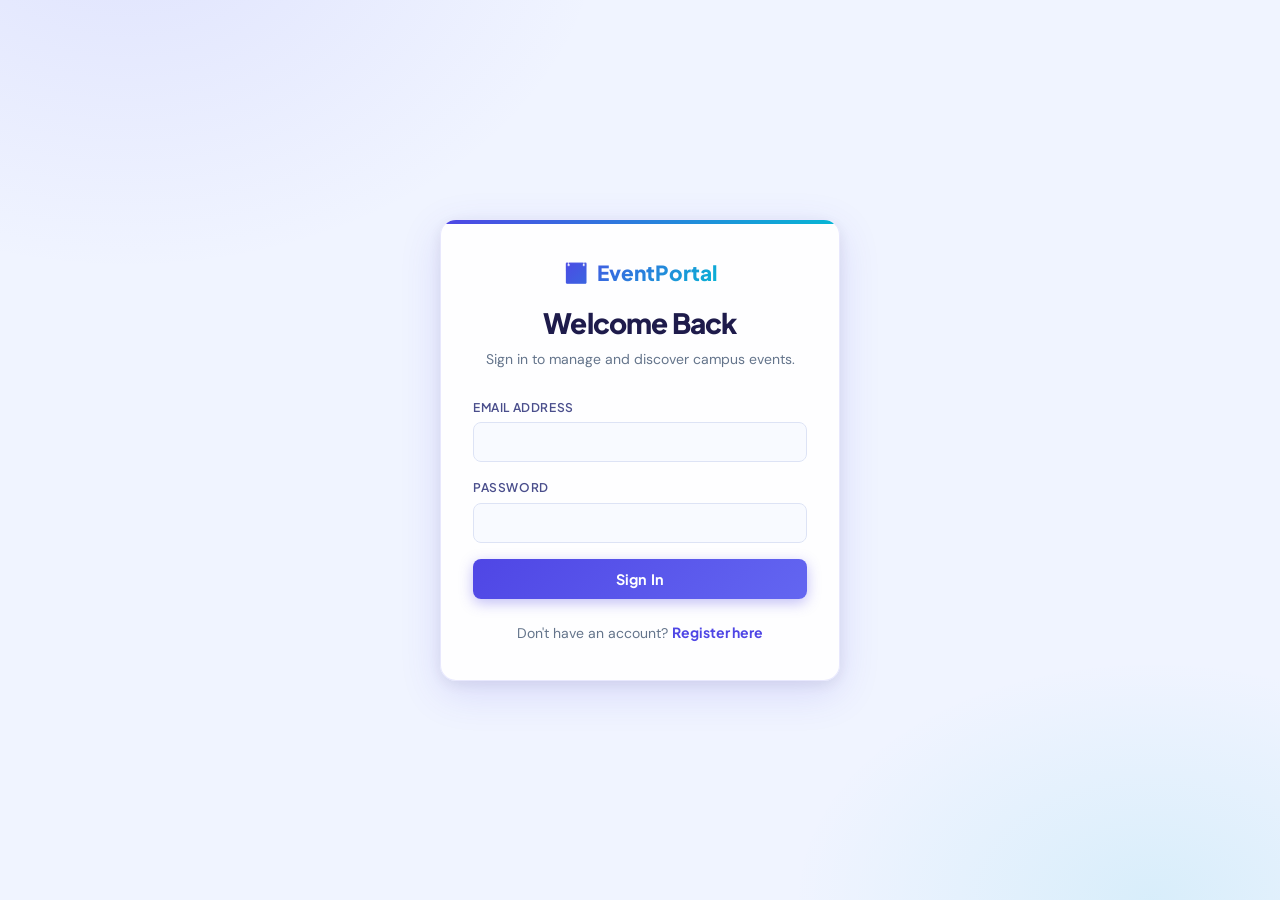
==== frontend/login.html @ c3a2f9ce "first commit" ====
<!DOCTYPE html>
<html lang="en">
<head>
    <meta charset="UTF-8">
    <meta name="viewport" content="width=device-width, initial-scale=1.0">
    <title>Login - Campus Events Portal</title>
    <link rel="stylesheet" href="style.css">
</head>
<body class="auth-body">

    <div id="message-box"></div>

    <div class="auth-wrapper">
        <div class="auth-card">
            <div class="auth-header">
                <div class="auth-brand">
                    <span>📅</span> EventPortal
                </div>
                <h1 class="auth-title">Welcome Back</h1>
                <p class="auth-subtitle">Sign in to manage and discover campus events.</p>
            </div>

            <form id="login-form" class="auth-form">
                <div class="form-group">
                    <label class="form-label">Email Address</label>
                    <input type="email" id="login-email" class="form-input" required>
                </div>
                <div class="form-group">
                    <label class="form-label">Password</label>
                    <input type="password" id="login-password" class="form-input" required>
                </div>
                <button type="submit" class="btn-primary btn-full">
                    <span>Sign In</span>
                    <div id="login-loader" class="loader hidden"></div>
                </button>
            </form>

            <div class="auth-footer">
                Don't have an account? <a href="register.html" class="auth-link">Register here</a>
            </div>
        </div>
    </div>

    <script src="app.js"></script>
</body>
</html>
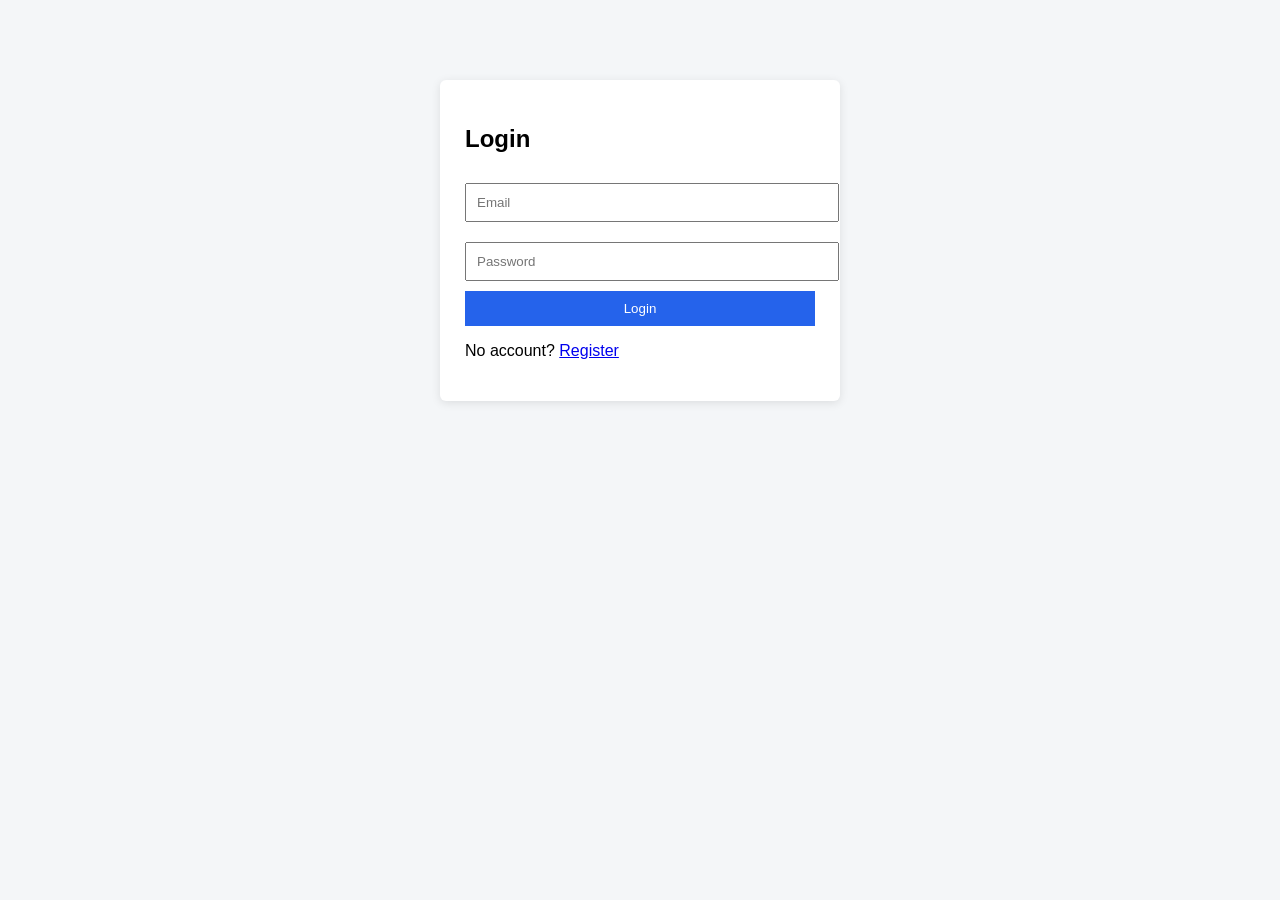
==== commit 6399f384: "update all code with unwanted things" ====
--- a/frontend/login.html
+++ b/frontend/login.html
@@ -2,45 +2,19 @@
 <html lang="en">
 <head>
     <meta charset="UTF-8">
-    <meta name="viewport" content="width=device-width, initial-scale=1.0">
-    <title>Login - Campus Events Portal</title>
+    <title>Login</title>
     <link rel="stylesheet" href="style.css">
 </head>
-<body class="auth-body">
+<body>
 
-    <div id="message-box"></div>
+<div class="form-container">
+    <h2>Login</h2>
+    <input type="email" id="email" placeholder="Email">
+    <input type="password" id="password" placeholder="Password">
+    <button onclick="login()">Login</button>
+    <p>No account? <a href="register.html">Register</a></p>
+</div>
 
-    <div class="auth-wrapper">
-        <div class="auth-card">
-            <div class="auth-header">
-                <div class="auth-brand">
-                    <span>📅</span> EventPortal
-                </div>
-                <h1 class="auth-title">Welcome Back</h1>
-                <p class="auth-subtitle">Sign in to manage and discover campus events.</p>
-            </div>
-
-            <form id="login-form" class="auth-form">
-                <div class="form-group">
-                    <label class="form-label">Email Address</label>
-                    <input type="email" id="login-email" class="form-input" required>
-                </div>
-                <div class="form-group">
-                    <label class="form-label">Password</label>
-                    <input type="password" id="login-password" class="form-input" required>
-                </div>
-                <button type="submit" class="btn-primary btn-full">
-                    <span>Sign In</span>
-                    <div id="login-loader" class="loader hidden"></div>
-                </button>
-            </form>
-
-            <div class="auth-footer">
-                Don't have an account? <a href="register.html" class="auth-link">Register here</a>
-            </div>
-        </div>
-    </div>
-
-    <script src="app.js"></script>
+<script src="app.js"></script>
 </body>
-</html>
+</html>
--- a/frontend/style.css
+++ b/frontend/style.css
@@ -0,0 +1,65 @@
+body {
+    font-family: Arial, sans-serif;
+    background: #f4f6f8;
+    margin: 0;
+}
+
+/* Navbar */
+.navbar {
+    background: #ffffff;
+    padding: 15px 30px;
+    display: flex;
+    justify-content: space-between;
+    align-items: center;
+    border-bottom: 1px solid #ddd;
+}
+
+/* Main Container */
+.container {
+    max-width: 900px;
+    margin: 30px auto;
+    padding: 20px;
+}
+
+/* Event Cards */
+.event-list {
+    display: grid;
+    grid-template-columns: repeat(auto-fit, minmax(250px, 1fr));
+    gap: 15px;
+}
+
+.event-card {
+    background: #ffffff;
+    padding: 15px;
+    border-radius: 6px;
+    box-shadow: 0 2px 5px rgba(0,0,0,0.1);
+}
+
+/* Forms */
+.form-container {
+    width: 350px;
+    margin: 80px auto;
+    background: white;
+    padding: 25px;
+    border-radius: 6px;
+    box-shadow: 0 2px 10px rgba(0,0,0,0.1);
+}
+
+input {
+    width: 100%;
+    padding: 10px;
+    margin: 10px 0;
+}
+
+button {
+    width: 100%;
+    padding: 10px;
+    background: #2563eb;
+    color: white;
+    border: none;
+    cursor: pointer;
+}
+
+button:hover {
+    background: #1e40af;
+}
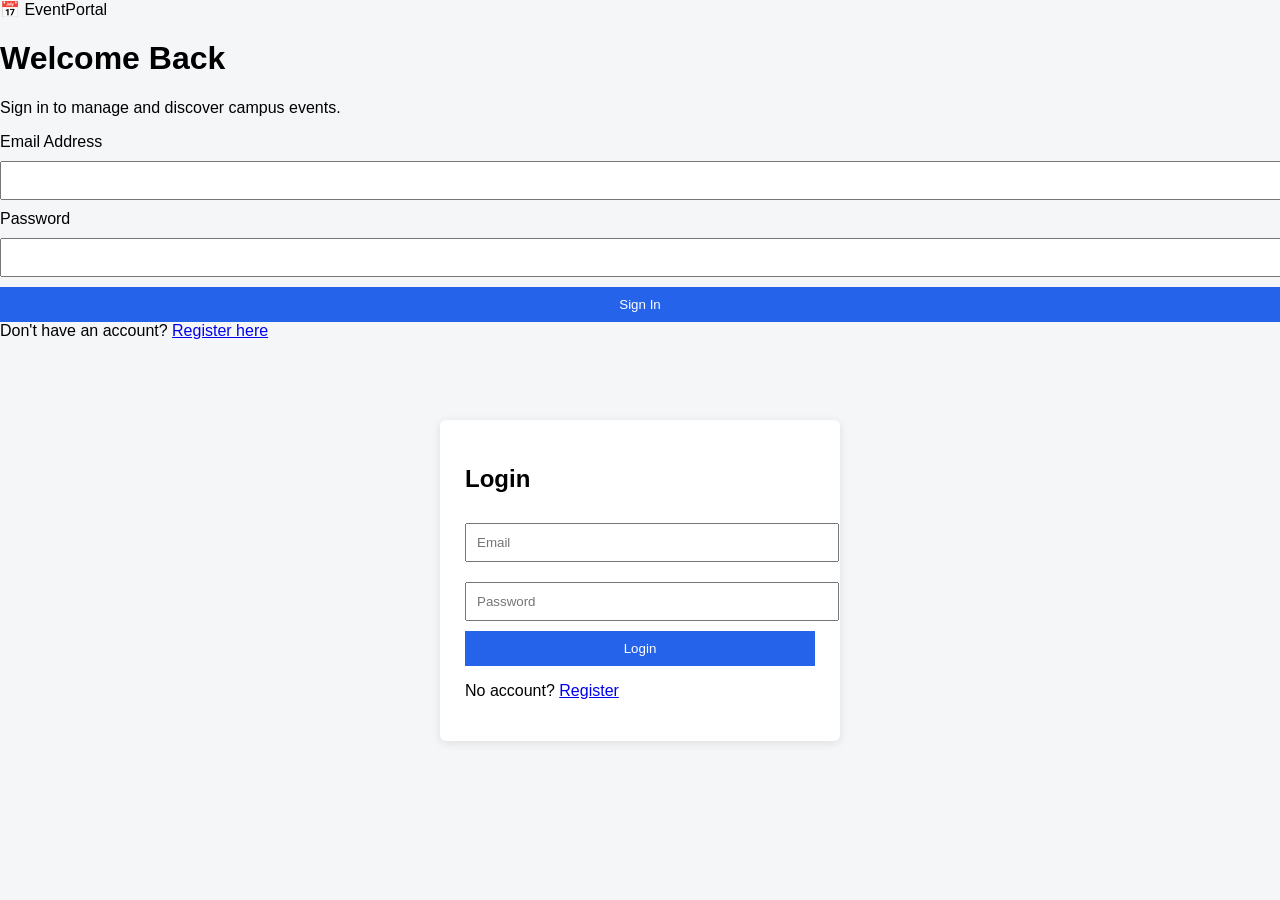
==== commit 511e3efd: "update login page" ====
--- a/frontend/login.html
+++ b/frontend/login.html
@@ -1,3 +1,50 @@
+<!DOCTYPE html>
+<html lang="en">
+<head>
+    <meta charset="UTF-8">
+    <meta name="viewport" content="width=device-width, initial-scale=1.0">
+    <title>Login - Campus Events Portal</title>
+    <link rel="stylesheet" href="style.css">
+</head>
+<body class="auth-body">
+
+    <div id="message-box"></div>
+<div>   </div>
+    <div class="auth-wrapper">
+        <div class="auth-card">
+            <div class="auth-header">
+                <div class="auth-brand">
+                    <span>📅</span> EventPortal
+                </div>
+                <h1 class="auth-title">Welcome Back</h1>
+                <p class="auth-subtitle">Sign in to manage and discover campus events.</p>
+            </div>
+
+            <form id="login-form" class="auth-form">
+                <div class="form-group">
+                    <label class="form-label">Email Address</label>
+                    <input type="email" id="login-email" class="form-input" required>
+                </div>
+                <div class="form-group">
+                    <label class="form-label">Password</label>
+                    <input type="password" id="login-password" class="form-input" required>
+                </div>
+                <button type="submit" class="btn-primary btn-full">
+                    <span>Sign In</span>
+                    <div id="login-loader" class="loader hidden"></div>
+                </button>
+            </form>
+
+            <div class="auth-footer">
+                Don't have an account? <a href="register.html" class="auth-link">Register here</a>
+            </div>
+        </div>
+    </div>
+
+    <script src="app.js"></script>
+</body>
+</html>
+
 <!DOCTYPE html>
 <html lang="en">
 <head>
